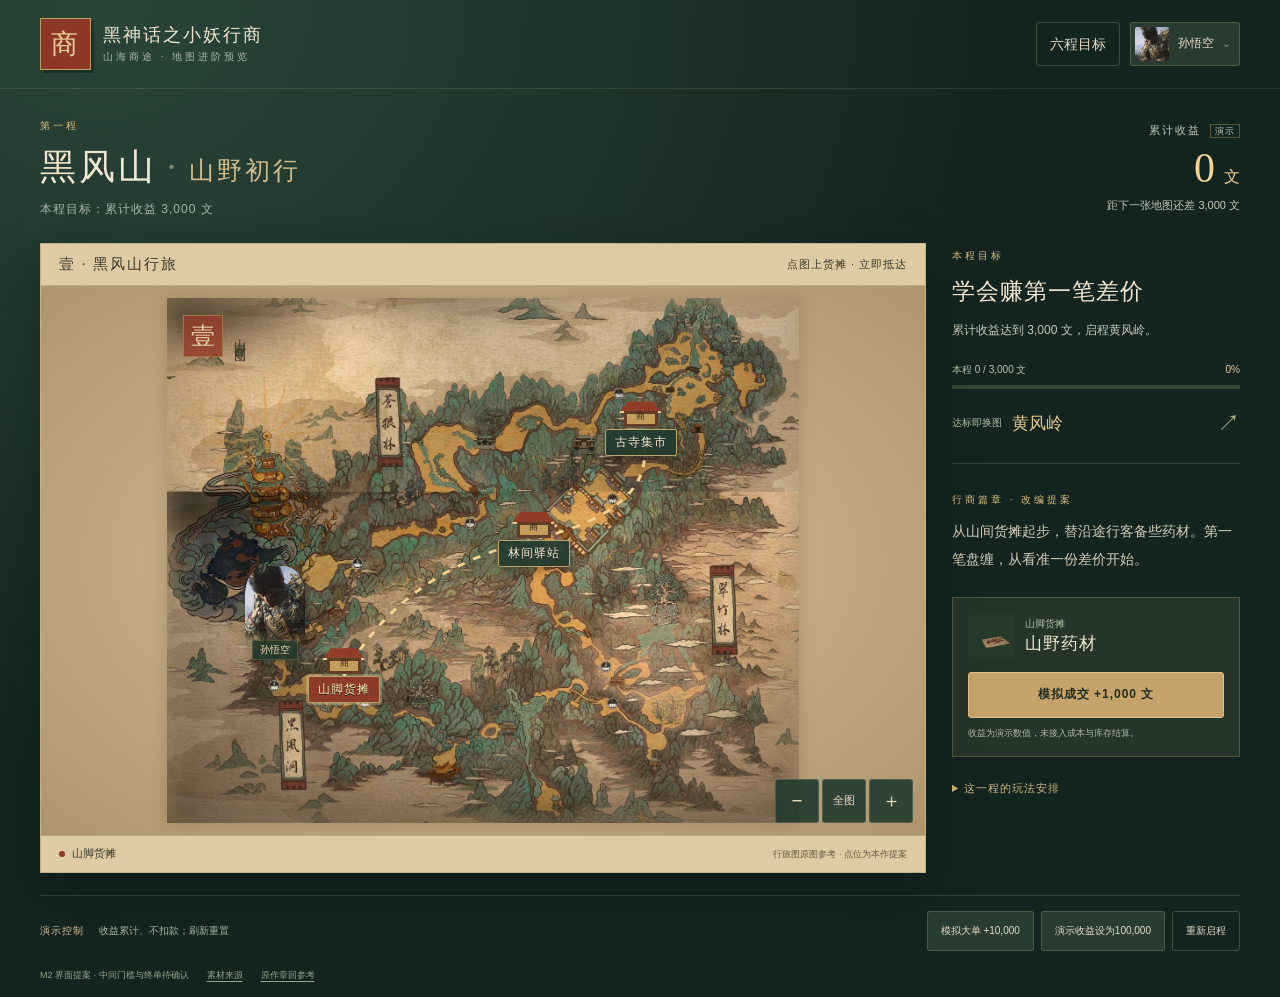
==== preview/m2/index.html @ 7d6c28c1 "Add independent M2 chapter map progression preview" ====
<!doctype html>
<html lang="zh-CN">
<head>
  <meta charset="utf-8">
  <meta name="viewport" content="width=device-width,initial-scale=1,viewport-fit=cover">
  <meta name="theme-color" content="#172a23">
  <title>山海商途 · 地图进阶预览 | 黑神话之小妖行商</title>
  <link rel="icon" href="data:,">
  <link rel="stylesheet" href="progression.css">
  <script src="progression-data.js" defer></script>
  <script src="progression.js" defer></script>
</head>
<body>
  <header class="topbar">
    <a class="brand" href="../../"><span class="seal">商</span><span>黑神话之小妖行商<small>山海商途 · 地图进阶预览</small></span></a>
    <nav aria-label="预览工具"><button id="route-open" class="quiet">六程目标</button><button id="character-open" class="character-control" aria-label="更换人物"><img id="current-character" alt=""><span id="character-name"></span><span aria-hidden="true">⌄</span></button></nav>
  </header>
  <main>
    <div class="journey-header">
      <div class="chapter-heading"><span class="eyebrow" id="chapter-number">第一程</span><h1><span id="stage-name">黑风山</span><i>·</i><span id="stage-title">山野初行</span></h1><p id="stage-brief">一图一程，赚够盘缠再启程。</p></div>
      <div class="earnings"><span>累计收益 <em>演示</em></span><div><strong id="profit">0</strong><span>文</span></div><p id="remaining"></p></div>
    </div>
    <div class="play-layout">
      <section class="map-panel" aria-label="当前整张地图">
        <div class="map-topline"><span id="map-status">壹 · 黑风山行旅</span><span>点图上货摊 · 立即抵达</span></div>
        <div id="map-viewport" class="map-viewport">
          <div id="map-world" class="map-world">
            <img id="terrain" class="terrain" alt="黑风山行旅图" draggable="false">
            <div class="map-wash" aria-hidden="true"></div>
            <svg class="route-lines" viewBox="0 0 100 100" preserveAspectRatio="none" aria-hidden="true"><path id="map-route"></path></svg>
            <div id="map-stops"></div>
            <div id="actor" class="actor"><img id="actor-image" alt=""><span id="actor-name"></span></div>
            <div class="map-signature" aria-hidden="true"><span id="map-seal">壹</span><small>山海行商图</small></div>
          </div>
          <div class="camera-tools" aria-label="地图视图"><button id="zoom-out" aria-label="缩小地图">−</button><button id="map-fit">全图</button><button id="zoom-in" aria-label="放大地图">＋</button></div>
        </div>
        <div class="map-bottomline"><span><b class="location-dot"></b><span id="location">山脚货摊</span></span><small>行旅图原图参考 · 点位为本作提案</small></div>
      </section>
      <aside class="mission-panel">
        <section class="mission">
          <span class="eyebrow">本程目标</span><h2 id="mission-title">学会赚第一笔差价</h2>
          <p id="mission-goal"></p>
          <div class="progress-label"><span id="progress-label"></span><strong id="progress-percent">0%</strong></div>
          <div id="progress-track" class="progress-track" role="progressbar" aria-label="本程收益目标进度" aria-valuemin="0" aria-valuemax="100" aria-valuenow="0"><span id="progress-fill"></span></div>
          <div class="next-map"><small id="next-label">下一张地图</small><strong id="next-name">黄风岭</strong><span aria-hidden="true">↗</span></div>
        </section>
        <section class="story"><span class="eyebrow">行商篇章 · 改编提案</span><p id="story-text"></p></section>
        <section class="trade-preview">
          <div class="cargo"><img id="cargo-icon" alt=""><div><small id="trade-location">山脚货摊</small><strong id="cargo-name">山野药材</strong></div></div>
          <button id="trade-button" class="primary"></button><p id="trade-hint">模拟收益用于评审地图节奏。</p>
        </section>
        <details class="idea"><summary>这一程的玩法安排</summary><p id="stage-idea"></p><small>主题与机制待评审，本页未接入完整交易。</small></details>
      </aside>
    </div>
    <section class="demo-tools" aria-label="演示控制">
      <span><b>演示控制</b> 收益累计、不扣款；刷新重置</span>
      <div><button id="demo-order">模拟大单 +10,000</button><button id="demo-ultimate">演示收益设为100,000</button><button id="reset" class="quiet">重新启程</button></div>
    </section>
    <footer><span>M2 界面提案 · 中间门槛与终单待确认</span><a href="../../materials.html" target="_blank" rel="noopener">素材来源</a><a href="https://wiki.biligame.com/wukong/%E7%AB%A0%E5%9B%9E" target="_blank" rel="noopener">原作章回参考</a></footer>
  </main>
  <div class="mobile-action"><div><small>演示成交 · <span id="mobile-location">山脚货摊</span></small><span id="mobile-cargo">山野药材</span></div><button id="mobile-trade" class="primary">模拟成交 +1,000 文</button></div>
  <div id="feedback" class="feedback" role="status" aria-live="polite"></div>
  <dialog id="route-dialog" class="route-dialog"><div class="dialog-heading"><div><span class="eyebrow">每一程，都有目的地</span><h2>六程目标</h2></div><button class="close" data-close aria-label="关闭六程目标">×</button></div><p class="dialog-note">收益累计、不清零。10万文进入花果山；其余门槛与收尾为提案。</p><ol id="route-list"></ol><p class="small-note">成长节奏提案：前期较快换图，后期由更高收益的订单推动。</p></dialog>
  <dialog id="character-dialog" class="character-dialog"><div class="dialog-heading"><div><span class="eyebrow">同行之人</span><h2>选择人物形象</h2></div><button class="close" data-close aria-label="关闭人物选择">×</button></div><div id="character-list" class="character-list"></div><p class="small-note">原作实机截图 · 当前为半身呈现 · 外观不改变收益</p></dialog>
  <dialog id="arrival-dialog" class="arrival-dialog"><div class="arrival-symbol" id="arrival-symbol">贰</div><span class="eyebrow" id="arrival-eyebrow">新地图已开启</span><h2 id="arrival-title"></h2><p id="arrival-description"></p><button id="arrival-continue" class="primary">踏上新程</button></dialog>
</body>
</html>
---- preview/m2/progression.css ----
:root{--ink:#172a23;--paper:#d7c299;--gold:#d9bd7f;--muted:#a9b6a9;--accent:#648576;--serif:"Noto Serif SC","Songti SC","SimSun",serif;color-scheme:dark}
*{box-sizing:border-box}body{margin:0;background:radial-gradient(ellipse at 8% 0,#2b4538,transparent 55%),#14251f;color:#f1e8d2;font:14px/1.6 "Microsoft YaHei",sans-serif}button,a{-webkit-tap-highlight-color:transparent}button{font:inherit;cursor:pointer;touch-action:manipulation}button:disabled{opacity:.45;cursor:default}button:focus-visible,a:focus-visible,summary:focus-visible{outline:2px solid #ffe1a0;outline-offset:4px}a{color:inherit;text-decoration:none}button{border:1px solid #7e8c7166;color:#e4dbc6;background:#283c30;min-height:44px;border-radius:3px;padding:8px 13px}button:hover:enabled{background:#3a503d}.quiet{background:transparent}.topbar{max-width:1560px;margin:auto;padding:18px 40px;display:flex;align-items:center;justify-content:space-between;border-bottom:1px solid #c7b88226;gap:14px}.brand{display:flex;align-items:center;gap:12px;font:18px/1.45 var(--serif);letter-spacing:2px}.brand small{display:block;font:10px/1.8 "Microsoft YaHei",sans-serif;letter-spacing:3px;color:var(--muted)}.seal{border:1px solid #b89c68;background:#8d3826;color:#ebce97;font:27px var(--serif);padding:7px 10px;box-shadow:3px 3px 0 #0b171b66}.topbar nav{display:flex;gap:10px;align-items:center}.character-control{display:flex;align-items:center;gap:9px;font-size:12px;padding:4px 10px 4px 4px}.character-control img{height:34px;width:34px;border-radius:2px;object-fit:cover}main{max-width:1560px;margin:auto;padding:24px 40px 12px}.journey-header{display:flex;justify-content:space-between;align-items:center;gap:16px;margin-bottom:24px}.eyebrow{font-size:10px;letter-spacing:3px;color:var(--gold)}h1,h2,p{margin:0}h1{font:36px/1.35 var(--serif);letter-spacing:3px;margin:8px 0}h1 i{font-style:normal;opacity:.45;margin:0 10px}h1 span:last-child{font-size:25px;color:#d2bd8e}.chapter-heading>p{font-size:12px;color:var(--muted);letter-spacing:1px}.earnings{text-align:right;min-width:200px}.earnings>span{color:#bdc8ba;font-size:11px;letter-spacing:2px}.earnings em{font-style:normal;font-size:9px;letter-spacing:1px;border:1px solid #b8a76b66;padding:1px 4px;margin-left:4px}.earnings>div{display:flex;gap:8px;align-items:baseline;justify-content:flex-end;color:#f3d496;line-height:1.2;margin:5px 0}.earnings strong{font:42px/1.1 Georgia,serif;font-variant-numeric:tabular-nums;letter-spacing:1px}.earnings>div>span{font:16px var(--serif)}.earnings p{color:#c1c9b9;font-size:11px}.play-layout{display:grid;grid-template-columns:minmax(0,1fr) 288px;gap:26px;align-items:start}.map-panel{position:relative;background:#bba67f;border:1px solid #c5b188;box-shadow:0 18px 50px #04130f55;color:#3a3a2b;overflow:hidden}.map-topline,.map-bottomline{position:relative;display:flex;align-items:center;justify-content:space-between;gap:12px;background:#decba3;padding:11px 18px;z-index:3}.map-topline{border-bottom:1px solid #76664355;font-size:11px;letter-spacing:1px}.map-topline>span:first-child{font:15px var(--serif);letter-spacing:2px}.map-bottomline{padding:9px 18px;font-size:11px;border-top:1px solid #76664355}.map-bottomline small{font-size:9px;color:#655b43}.map-bottomline>span{display:flex;align-items:center;gap:7px}.location-dot{height:6px;width:6px;background:#8d3826;border-radius:50%}.map-viewport{position:relative;height:clamp(440px,61vh,760px);overflow:auto;display:grid;place-items:center;background:radial-gradient(ellipse,#d7c29b,#ae956d);scrollbar-width:thin;scrollbar-color:#88754e #c4ad87}.map-world{position:relative;flex:none;transform-origin:center;overflow:visible;isolation:isolate;box-shadow:0 1px 15px #60472e40}.terrain{width:100%;height:100%;object-fit:fill;display:block;pointer-events:none}.map-wash{position:absolute;inset:0;box-shadow:inset 0 0 20px 7px #ae956d77;pointer-events:none}.route-lines{position:absolute;inset:0;height:100%;width:100%;pointer-events:none}.route-lines path{fill:none;stroke:#f5d393;stroke-width:.5;stroke-dasharray:1.3 1.5;filter:drop-shadow(0 1px 1px #372b19)}.map-stop{position:absolute;transform:translate(-50%,-50%);z-index:3;display:flex;align-items:center;flex-direction:column;padding:0;border:0;background:transparent!important;white-space:nowrap;min-width:72px;min-height:62px;color:#fbefd5;text-shadow:0 1px #1c241a}.map-stop>span:last-child{background:#233c30ed;border:1px solid #bca36a;padding:4px 9px;box-shadow:0 3px 7px #0004;font:12px var(--serif);letter-spacing:1px;border-radius:2px}.stall{display:block;width:36px;height:29px;position:relative;margin-bottom:2px}.stall:before{content:"";position:absolute;top:3px;left:-4px;width:43px;height:10px;background:#923c27;clip-path:polygon(20% 0,80% 0,100% 100%,0 100%);border-bottom:2px solid #ebd498}.stall i{position:absolute;top:13px;left:1px;right:1px;height:16px;border:3px solid #633e26;background:#c49c5c}.stall b{font:9px var(--serif);position:absolute;inset:12px 0 0;text-shadow:none;color:#382a17}.map-stop.current>span:last-child{background:#8b3b27;color:#ffe4b0;box-shadow:0 0 0 2px #f5d8a64d}.map-stop:hover .stall{transform:translateY(-3px)}.actor{position:absolute;z-index:4;width:66px;transform:translate(-50%,-100%);pointer-events:none;display:flex;align-items:center;flex-direction:column;filter:drop-shadow(1px 3px 3px #18281e66)}.actor>img{width:60px;height:78px;object-fit:cover;border-radius:35% 35% 7% 7%;mask-image:linear-gradient(#000 80%,transparent 100%)}.actor>span{font:10px var(--serif);background:#253b2ce6;color:#ead9b6;padding:2px 7px;border:1px solid #ad94624d;margin-top:-4px;white-space:nowrap}.map-signature{position:absolute;left:16px;top:17px;display:flex;align-items:center;gap:8px;pointer-events:none}.map-signature>span{font:24px var(--serif);background:#943c28cf;border:1px solid #a17443;color:#ead3a4;padding:4px 7px}.map-signature small{font:12px var(--serif);writing-mode:vertical-rl;letter-spacing:3px;color:#3d3c29}.camera-tools{position:sticky;bottom:12px;justify-self:end;align-self:end;margin:-52px 12px 12px 0;display:flex;gap:3px;z-index:5}.camera-tools button{color:#eaddbc;background:#263b2fea;min-width:44px;padding:4px 9px;min-height:44px;font-size:19px}.camera-tools #map-fit{font-size:11px}.mission-panel{display:flex;flex-direction:column;gap:23px}.mission h2{font:23px/1.5 var(--serif);letter-spacing:1px;margin:9px 0 10px}.mission>p{font-size:12px;color:#c2caba;line-height:1.9}.progress-label{display:flex;justify-content:space-between;font-size:10px;color:#b7c1ae;margin:20px 0 7px}.progress-label strong{font-weight:400;color:#e5cb95}.progress-track{height:4px;background:#5b6a4b80;overflow:hidden}.progress-track>span{display:block;height:100%;background:#d4b16c;transition:width .35s}.next-map{margin-top:16px;display:flex;align-items:center;gap:10px;padding-bottom:21px;border-bottom:1px solid #b6ad7e33}.next-map small{font-size:10px;color:#aebca6}.next-map strong{font:17px var(--serif);color:#e4c990;flex:1}.next-map>span{font-size:23px;color:#a8b78c}.story p{font:14px/2 var(--serif);color:#d1cfb9;margin-top:9px}.trade-preview{border:1px solid #bba2704d;background:#9aaf6620;padding:15px}.cargo{display:flex;align-items:center;gap:11px;margin-bottom:13px}.cargo img{width:46px;height:46px;object-fit:contain;background:#263a2c;border-radius:3px}.cargo small{font-size:10px;display:block;color:#afbaa4}.cargo strong{font:17px var(--serif);letter-spacing:1px;font-weight:400}.primary{width:100%;background:#c6a36a;color:#202c20;border-color:#e2c18d;font-size:12px;letter-spacing:1px;min-height:46px;font-weight:600}.primary:hover:enabled{background:#e0c08c}.trade-preview>p{font-size:9px;color:#afbaa4;line-height:1.7;margin-top:8px}.idea{font-size:11px;color:#b3bfa9}.idea summary{cursor:pointer;min-height:28px;color:#ceb783;letter-spacing:1px}.idea p{margin:8px 0;line-height:1.8}.idea small{font-size:9px;opacity:.8}.demo-tools{margin-top:22px;border-top:1px solid #b6ad7e33;padding-top:15px;display:flex;align-items:center;justify-content:space-between;gap:12px;color:#abb9a4;font-size:10px}.demo-tools b{font-weight:400;color:#d5c49d;letter-spacing:1px;margin-right:12px}.demo-tools>div{display:flex;gap:7px}.demo-tools button{font-size:10px;min-height:40px}footer{display:flex;gap:18px;color:#93a48f;font-size:9px;padding:17px 0 3px}footer a{text-decoration:underline;text-underline-offset:3px}.feedback{position:fixed;left:50%;bottom:26px;transform:translate(-50%,15px);opacity:0;pointer-events:none;background:#13251ff5;color:#f2d99d;border:1px solid #a48751;padding:11px 20px;max-width:90vw;width:max-content;font-size:12px;z-index:20;transition:opacity .15s,transform .15s}.feedback.visible{transform:translate(-50%,0);opacity:1}dialog{background:#21362a;color:#e8ddc3;border:1px solid #aa945d80;border-radius:3px;box-shadow:0 24px 100px #0008;padding:28px;max-height:88dvh;overflow:auto;width:min(640px,calc(100vw - 30px))}dialog::backdrop{background:#07160fcc;backdrop-filter:blur(5px)}.dialog-heading{display:flex;justify-content:space-between;align-items:center;gap:15px}.dialog-heading h2{font:27px var(--serif);letter-spacing:2px;margin-top:6px}.close{font:25px Georgia,serif;min-width:44px;padding:2px;background:transparent;border:0}.dialog-note{font-size:11px;color:#b7c4ae;margin:18px 0;line-height:1.9}.route-dialog ol{list-style:none;padding:0;margin:0}.route-dialog li{position:relative;display:flex;gap:14px;padding:14px 0;border-top:1px solid #c1af7726}.route-number{height:31px;min-width:31px;display:grid;place-items:center;font:18px var(--serif);border:1px solid #ad95634d;color:#a8b393}.route-dialog li.active .route-number{background:#ad7446;color:#fff2c8;border-color:#d6b17a}.route-dialog li.passed .route-number{color:#a9c7a1}.route-dialog li strong{font:18px var(--serif);letter-spacing:1px}.route-dialog li strong small{font:10px "Microsoft YaHei",sans-serif;color:#aab79f;margin-left:13px}.route-dialog li p{font-size:10px;color:#aab79f;margin:4px 0}.route-dialog li div>span{font-size:11px;color:#e1c58c}.route-dialog li em{font-style:normal;color:#9eae98;font-size:9px;margin-left:5px}.fixed{font-size:9px;font-weight:400;padding:2px 4px;border:1px solid #bca36766;margin-left:4px}.small-note{font-size:10px;color:#a9b79e;line-height:1.8;margin:17px 0 0}.character-list{display:grid;grid-template-columns:repeat(4,1fr);gap:10px;margin-top:23px}.character-list button{padding:0 0 12px;overflow:hidden;background:#14281f;border-color:#7a87674d}.character-list img{width:100%;height:140px;object-fit:cover;display:block;margin-bottom:10px}.character-list strong{display:block;font:17px var(--serif);font-weight:400}.character-list small{display:block;font-size:8px;color:#aebd9e;margin-top:4px}.character-list [aria-pressed=true]{border-color:#e0c086;box-shadow:0 0 0 1px #e0c086}.arrival-dialog{text-align:center;width:min(460px,calc(100vw - 36px));padding:36px}.arrival-symbol{font:44px var(--serif);width:82px;height:82px;display:grid;place-items:center;border:1px solid #d7b572;outline:1px solid #ad87514d;outline-offset:7px;margin:10px auto 32px;color:#f0d394;background:#67533433}.arrival-dialog h2{font:29px/1.5 var(--serif);letter-spacing:2px;margin:11px 0 17px}.arrival-dialog p{font:14px/2 var(--serif);color:#bfc9b1;margin-bottom:25px}.arrival-dialog .primary{margin-top:2px}.ultimate{background:radial-gradient(ellipse at 50% 0,#4a4e2d,transparent 60%),#192a22}.ultimate h1 span:last-child{color:#edd093}.ultimate .map-panel{border-color:#debf76;box-shadow:0 0 0 3px #a68c4d26,0 20px 70px #b18e3b1c}.ultimate .map-wash{box-shadow:inset 0 0 26px 8px #f4d58244}.ultimate .story p{color:#ded4af}.ultimate .map-signature>span{background:#9d7330}.ultimate .trade-preview{background:#aa8c4629;border-color:#c8a45e66}
.map-viewport{display:block}.map-world{margin:12px auto}.camera-tools{position:sticky;float:right;bottom:12px;margin:-56px 12px 12px 0;width:max-content}.mobile-action{display:none}
@media(min-width:1700px){.map-viewport{height:68vh}}
@media(max-width:1100px){.topbar{padding:16px 25px}main{padding:23px 25px 12px}.play-layout{grid-template-columns:minmax(0,1fr) 250px;gap:22px}.mission h2{font-size:21px}.map-viewport{height:63vh;min-height:430px}}
@media(max-width:760px){.topbar{padding:13px 16px;gap:6px}.brand{font-size:14px;letter-spacing:1px;gap:8px}.seal{font-size:21px;padding:6px 8px}.brand small{font-size:8px;letter-spacing:1px}.topbar nav{gap:6px}.topbar nav>.quiet{font-size:10px;padding:5px 8px}.character-control{padding:4px;gap:4px}.character-control>span{display:none}.character-control img{width:32px;height:32px}main{padding:20px 15px 12px}.journey-header{margin-bottom:19px;gap:7px;align-items:flex-end}.eyebrow{font-size:9px;letter-spacing:2px}h1{font-size:27px;margin:6px 0;letter-spacing:2px}h1 i{margin:0 5px}h1 span:last-child{font-size:18px;display:block;margin-top:3px}h1 i{display:none}.chapter-heading>p{font-size:9px;letter-spacing:0}.earnings{min-width:146px}.earnings>span{font-size:9px;letter-spacing:1px}.earnings strong{font-size:32px}.earnings p{font-size:9px}.earnings em{font-size:8px}.play-layout{display:flex;flex-direction:column;gap:19px}.map-panel{width:100%}.map-viewport{height:57dvh;min-height:390px;max-height:650px}.map-topline{padding:10px 11px;font-size:9px;letter-spacing:0;gap:4px}.map-topline>span:first-child{font-size:12px;letter-spacing:1px}.map-bottomline{padding:9px 11px;font-size:10px;gap:4px}.map-bottomline small{font-size:8px}.map-stop{min-width:62px;min-height:57px}.map-stop>span:last-child{font-size:11px;padding:5px 7px}.actor{width:51px}.actor>img{width:49px;height:64px}.actor>span{font-size:9px;padding:2px 5px}.map-signature{left:10px;top:10px;gap:5px}.map-signature>span{font-size:19px;padding:3px 5px}.map-signature small{font-size:10px}.camera-tools{margin-right:8px;gap:3px}.camera-tools button{min-width:42px;min-height:44px}.mission-panel{width:100%;gap:18px}.mission h2{font-size:22px;margin:7px 0}.mission>p{font-size:12px}.progress-label{margin-top:15px}.next-map{padding-bottom:16px}.story p{font-size:14px;margin-top:7px}.trade-preview{padding:14px}.trade-preview>p{font-size:10px}.cargo{margin-bottom:12px}.primary{font-size:12px;min-height:48px}.idea{font-size:11px}.demo-tools{flex-direction:column;align-items:flex-start;margin-top:19px;gap:11px}.demo-tools>span{font-size:9px}.demo-tools>div{width:100%;flex-wrap:wrap}.demo-tools button{padding:7px 9px;min-height:44px;font-size:10px}footer{gap:11px;flex-wrap:wrap;font-size:8px;padding-top:17px}.character-list{grid-template-columns:repeat(2,1fr)}.character-list img{height:150px}.character-list button{padding-bottom:12px}.character-dialog{padding:22px}.route-dialog{padding:22px}.route-dialog li{gap:12px}.route-dialog li strong{font-size:17px}.route-dialog li div>span{font-size:10px}.dialog-heading h2{font-size:24px}.arrival-dialog{padding:29px}.arrival-dialog h2{font-size:26px}.arrival-dialog p{font-size:13px}.feedback{font-size:11px;bottom:18px;padding:10px 14px}}
@media(max-width:760px){body{padding-bottom:76px}.mobile-action{position:fixed;bottom:0;left:0;right:0;z-index:12;display:flex;align-items:center;gap:13px;justify-content:space-between;background:#172b22f5;border-top:1px solid #a48f5a80;padding:10px 16px calc(10px + env(safe-area-inset-bottom));backdrop-filter:blur(12px)}.mobile-action>div{display:flex;flex-direction:column;min-width:0;flex:1}.mobile-action small{font-size:8px;color:#b8c3aa;white-space:nowrap}.mobile-action>div>span{font:16px/1.5 var(--serif);letter-spacing:1px;white-space:nowrap}.mobile-action .primary{width:auto;min-width:174px;font-size:11px;min-height:44px;padding:7px 9px}.feedback{bottom:90px}.chapter-heading>p{max-width:174px}.map-viewport{max-height:520px}}
@media(max-width:350px){.mobile-action{padding-left:11px;padding-right:11px;gap:8px}.mobile-action .primary{min-width:158px}.mobile-action small{font-size:7px}.journey-header{gap:5px}.earnings{min-width:138px}.earnings strong{font-size:29px}}
@media(prefers-reduced-motion:reduce){*{transition:none!important;scroll-behavior:auto!important}}
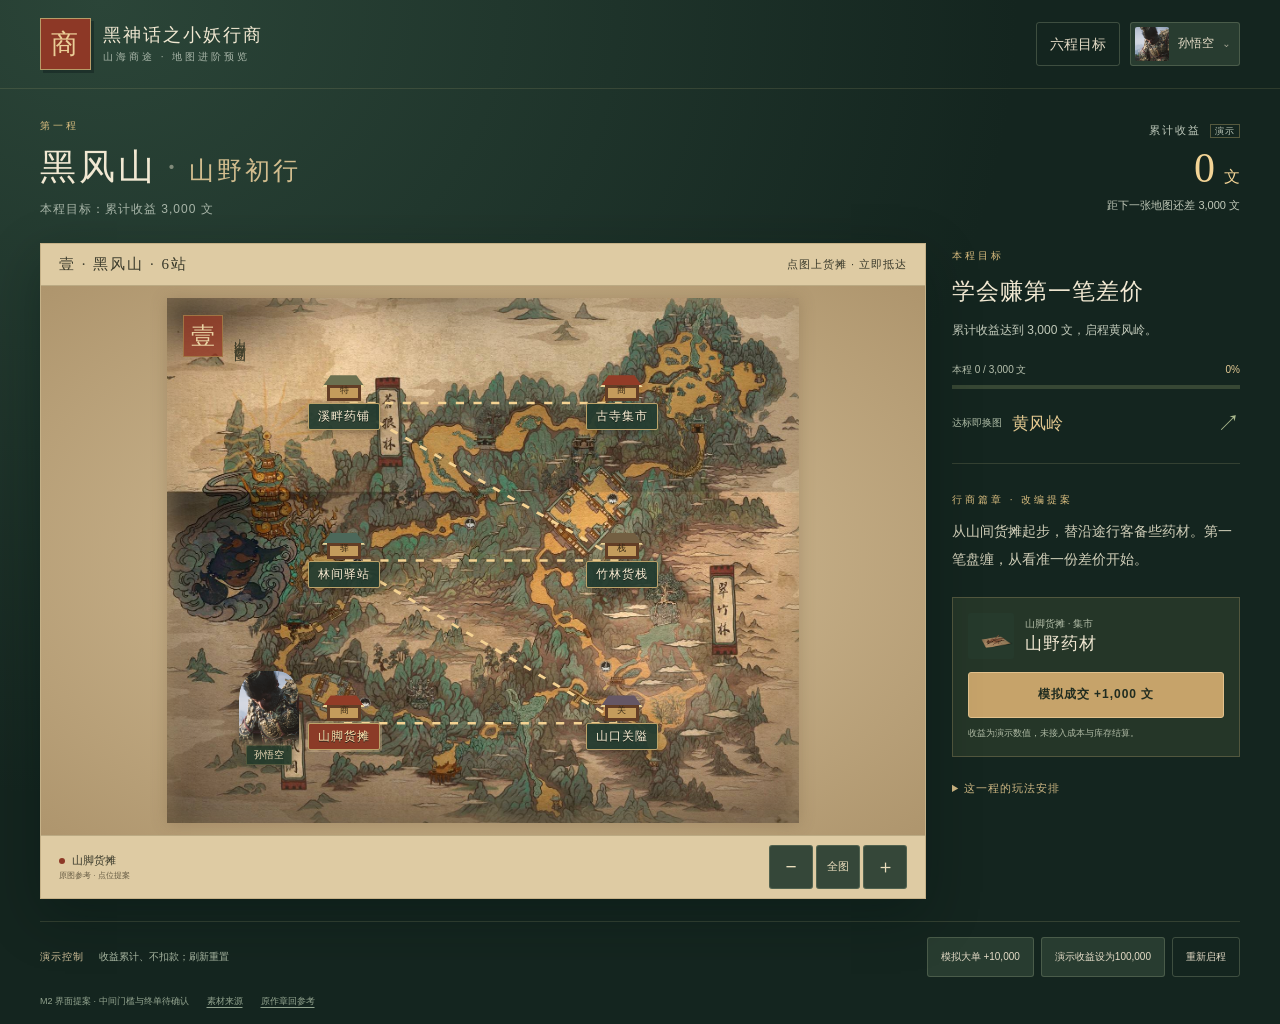
==== commit 89d6c6a0: "Expand every chapter map to six clickable stops" ====
--- a/preview/m2/index.html
+++ b/preview/m2/index.html
@@ -6,9 +6,9 @@
   <meta name="theme-color" content="#172a23">
   <title>山海商途 · 地图进阶预览 | 黑神话之小妖行商</title>
   <link rel="icon" href="data:,">
-  <link rel="stylesheet" href="progression.css">
-  <script src="progression-data.js" defer></script>
-  <script src="progression.js" defer></script>
+  <link rel="stylesheet" href="progression.css?v=m2-r1-six-stops">
+  <script src="progression-data.js?v=m2-r1-six-stops" defer></script>
+  <script src="progression.js?v=m2-r1-six-stops" defer></script>
 </head>
 <body>
   <header class="topbar">
@@ -32,9 +32,8 @@
             <div id="actor" class="actor"><img id="actor-image" alt=""><span id="actor-name"></span></div>
             <div class="map-signature" aria-hidden="true"><span id="map-seal">壹</span><small>山海行商图</small></div>
           </div>
-          <div class="camera-tools" aria-label="地图视图"><button id="zoom-out" aria-label="缩小地图">−</button><button id="map-fit">全图</button><button id="zoom-in" aria-label="放大地图">＋</button></div>
         </div>
-        <div class="map-bottomline"><span><b class="location-dot"></b><span id="location">山脚货摊</span></span><small>行旅图原图参考 · 点位为本作提案</small></div>
+        <div class="map-bottomline"><div class="map-caption"><span><b class="location-dot"></b><span id="location">山脚货摊</span></span><small>原图参考 · 点位提案</small></div><div class="camera-tools" aria-label="地图视图"><button id="zoom-out" aria-label="缩小地图">−</button><button id="map-fit">全图</button><button id="zoom-in" aria-label="放大地图">＋</button></div></div>
       </section>
       <aside class="mission-panel">
         <section class="mission">
--- a/preview/m2/progression.css
+++ b/preview/m2/progression.css
@@ -6,4 +6,7 @@
 @media(max-width:760px){.topbar{padding:13px 16px;gap:6px}.brand{font-size:14px;letter-spacing:1px;gap:8px}.seal{font-size:21px;padding:6px 8px}.brand small{font-size:8px;letter-spacing:1px}.topbar nav{gap:6px}.topbar nav>.quiet{font-size:10px;padding:5px 8px}.character-control{padding:4px;gap:4px}.character-control>span{display:none}.character-control img{width:32px;height:32px}main{padding:20px 15px 12px}.journey-header{margin-bottom:19px;gap:7px;align-items:flex-end}.eyebrow{font-size:9px;letter-spacing:2px}h1{font-size:27px;margin:6px 0;letter-spacing:2px}h1 i{margin:0 5px}h1 span:last-child{font-size:18px;display:block;margin-top:3px}h1 i{display:none}.chapter-heading>p{font-size:9px;letter-spacing:0}.earnings{min-width:146px}.earnings>span{font-size:9px;letter-spacing:1px}.earnings strong{font-size:32px}.earnings p{font-size:9px}.earnings em{font-size:8px}.play-layout{display:flex;flex-direction:column;gap:19px}.map-panel{width:100%}.map-viewport{height:57dvh;min-height:390px;max-height:650px}.map-topline{padding:10px 11px;font-size:9px;letter-spacing:0;gap:4px}.map-topline>span:first-child{font-size:12px;letter-spacing:1px}.map-bottomline{padding:9px 11px;font-size:10px;gap:4px}.map-bottomline small{font-size:8px}.map-stop{min-width:62px;min-height:57px}.map-stop>span:last-child{font-size:11px;padding:5px 7px}.actor{width:51px}.actor>img{width:49px;height:64px}.actor>span{font-size:9px;padding:2px 5px}.map-signature{left:10px;top:10px;gap:5px}.map-signature>span{font-size:19px;padding:3px 5px}.map-signature small{font-size:10px}.camera-tools{margin-right:8px;gap:3px}.camera-tools button{min-width:42px;min-height:44px}.mission-panel{width:100%;gap:18px}.mission h2{font-size:22px;margin:7px 0}.mission>p{font-size:12px}.progress-label{margin-top:15px}.next-map{padding-bottom:16px}.story p{font-size:14px;margin-top:7px}.trade-preview{padding:14px}.trade-preview>p{font-size:10px}.cargo{margin-bottom:12px}.primary{font-size:12px;min-height:48px}.idea{font-size:11px}.demo-tools{flex-direction:column;align-items:flex-start;margin-top:19px;gap:11px}.demo-tools>span{font-size:9px}.demo-tools>div{width:100%;flex-wrap:wrap}.demo-tools button{padding:7px 9px;min-height:44px;font-size:10px}footer{gap:11px;flex-wrap:wrap;font-size:8px;padding-top:17px}.character-list{grid-template-columns:repeat(2,1fr)}.character-list img{height:150px}.character-list button{padding-bottom:12px}.character-dialog{padding:22px}.route-dialog{padding:22px}.route-dialog li{gap:12px}.route-dialog li strong{font-size:17px}.route-dialog li div>span{font-size:10px}.dialog-heading h2{font-size:24px}.arrival-dialog{padding:29px}.arrival-dialog h2{font-size:26px}.arrival-dialog p{font-size:13px}.feedback{font-size:11px;bottom:18px;padding:10px 14px}}
 @media(max-width:760px){body{padding-bottom:76px}.mobile-action{position:fixed;bottom:0;left:0;right:0;z-index:12;display:flex;align-items:center;gap:13px;justify-content:space-between;background:#172b22f5;border-top:1px solid #a48f5a80;padding:10px 16px calc(10px + env(safe-area-inset-bottom));backdrop-filter:blur(12px)}.mobile-action>div{display:flex;flex-direction:column;min-width:0;flex:1}.mobile-action small{font-size:8px;color:#b8c3aa;white-space:nowrap}.mobile-action>div>span{font:16px/1.5 var(--serif);letter-spacing:1px;white-space:nowrap}.mobile-action .primary{width:auto;min-width:174px;font-size:11px;min-height:44px;padding:7px 9px}.feedback{bottom:90px}.chapter-heading>p{max-width:174px}.map-viewport{max-height:520px}}
 @media(max-width:350px){.mobile-action{padding-left:11px;padding-right:11px;gap:8px}.mobile-action .primary{min-width:158px}.mobile-action small{font-size:7px}.journey-header{gap:5px}.earnings{min-width:138px}.earnings strong{font-size:29px}}
+.map-stop[data-kind="inn"] .stall:before{background:#4c685a}.map-stop[data-kind="warehouse"] .stall:before{background:#735f42}.map-stop[data-kind="specialty"] .stall:before{background:#6b7050}.map-stop[data-kind="commission"] .stall:before{background:#8c7142}.map-stop[data-kind="gate"] .stall:before{background:#655765}
+.map-bottomline{gap:10px}.map-caption{min-width:0;flex:1}.map-caption>span{display:flex;align-items:center;gap:7px}.map-caption small{display:block;font-size:8px;color:#655b43}.map-bottomline .camera-tools{position:static;float:none;margin:0;flex-shrink:0}
+@media(max-width:760px){.map-viewport{min-height:0}.actor{width:44px}.actor>img{width:44px;height:57px}.actor>span{font-size:8px;padding:2px 4px}.map-stop{min-height:54px}.map-stop>span:last-child{padding:5px 6px}}
 @media(prefers-reduced-motion:reduce){*{transition:none!important;scroll-behavior:auto!important}}
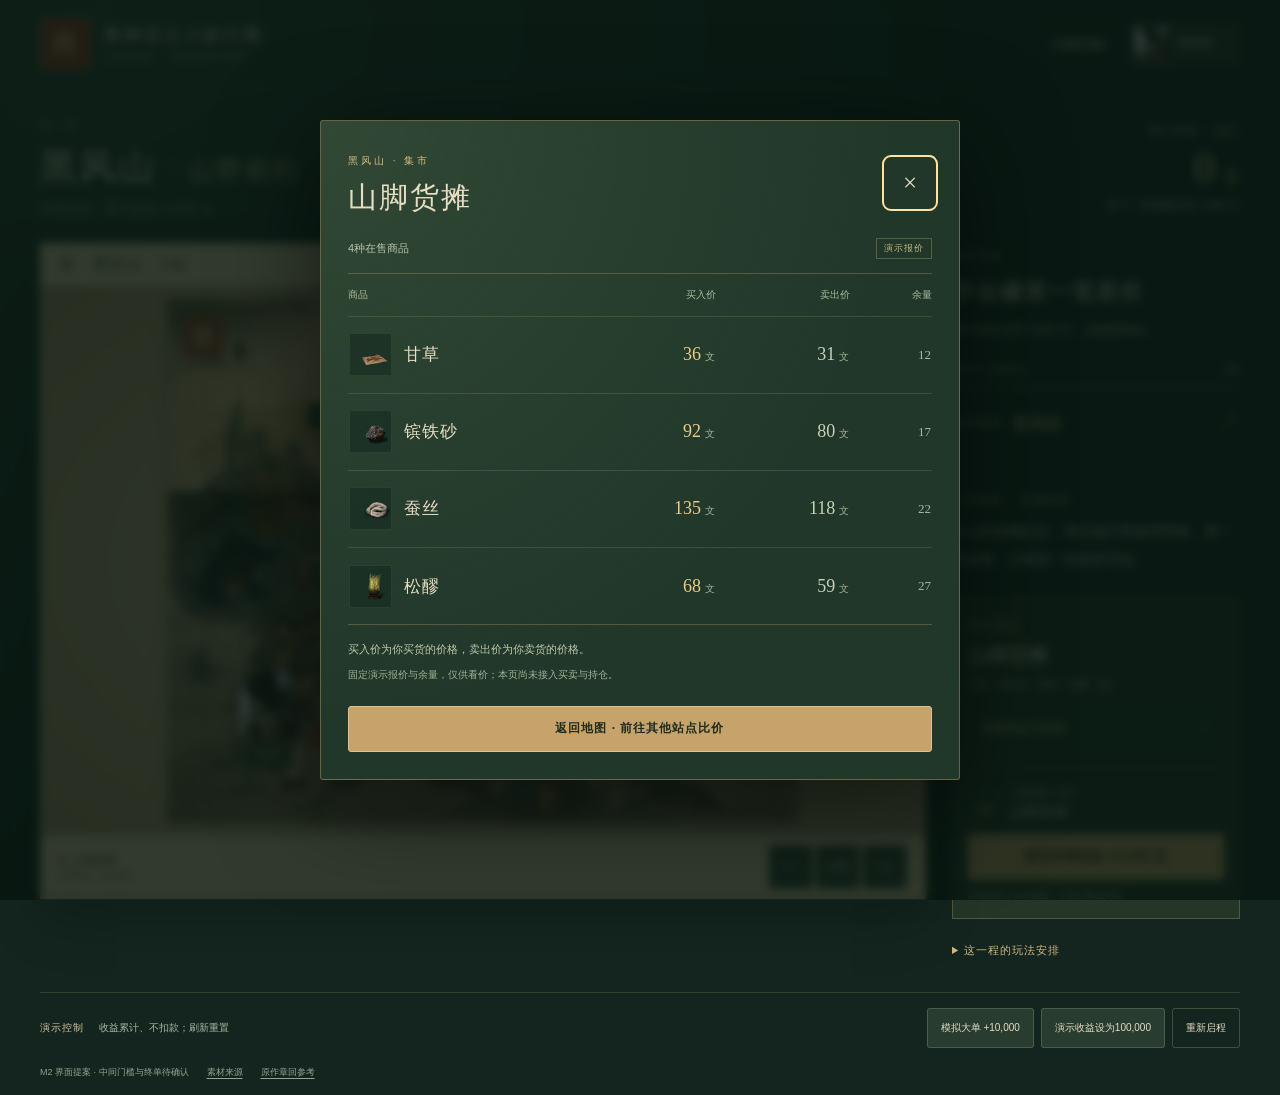
==== commit 4727fa25: "Show station goods and prices automatically on arrival" ====
--- a/preview/m2/index.html
+++ b/preview/m2/index.html
@@ -6,9 +6,11 @@
   <meta name="theme-color" content="#172a23">
   <title>山海商途 · 地图进阶预览 | 黑神话之小妖行商</title>
   <link rel="icon" href="data:,">
-  <link rel="stylesheet" href="progression.css?v=m2-r1-six-stops">
-  <script src="progression-data.js?v=m2-r1-six-stops" defer></script>
-  <script src="progression.js?v=m2-r1-six-stops" defer></script>
+  <link rel="stylesheet" href="progression.css?v=m2-r2-market">
+  <script src="progression-data.js?v=m2-r2-market" defer></script>
+  <script src="market-data.js?v=m2-r2-market" defer></script>
+  <script src="market-preview.js?v=m2-r2-market" defer></script>
+  <script src="progression.js?v=m2-r2-market" defer></script>
 </head>
 <body>
   <header class="topbar">
@@ -22,7 +24,7 @@
     </div>
     <div class="play-layout">
       <section class="map-panel" aria-label="当前整张地图">
-        <div class="map-topline"><span id="map-status">壹 · 黑风山行旅</span><span>点图上货摊 · 立即抵达</span></div>
+        <div class="map-topline"><span id="map-status">壹 · 黑风山行旅</span><span>点站点 · 到站看价</span></div>
         <div id="map-viewport" class="map-viewport">
           <div id="map-world" class="map-world">
             <img id="terrain" class="terrain" alt="黑风山行旅图" draggable="false">
@@ -45,6 +47,7 @@
         </section>
         <section class="story"><span class="eyebrow">行商篇章 · 改编提案</span><p id="story-text"></p></section>
         <section class="trade-preview">
+          <div class="station-market-summary"><span class="eyebrow">本站商品</span><h3 id="market-current-name">山脚货摊</h3><p id="market-summary">甘草、镔铁砂、蚕丝、松醪</p><button id="market-open">查看商品与价格 <span aria-hidden="true">↗</span></button></div>
           <div class="cargo"><img id="cargo-icon" alt=""><div><small id="trade-location">山脚货摊</small><strong id="cargo-name">山野药材</strong></div></div>
           <button id="trade-button" class="primary"></button><p id="trade-hint">模拟收益用于评审地图节奏。</p>
         </section>
@@ -57,10 +60,11 @@
     </section>
     <footer><span>M2 界面提案 · 中间门槛与终单待确认</span><a href="../../materials.html" target="_blank" rel="noopener">素材来源</a><a href="https://wiki.biligame.com/wukong/%E7%AB%A0%E5%9B%9E" target="_blank" rel="noopener">原作章回参考</a></footer>
   </main>
-  <div class="mobile-action"><div><small>演示成交 · <span id="mobile-location">山脚货摊</span></small><span id="mobile-cargo">山野药材</span></div><button id="mobile-trade" class="primary">模拟成交 +1,000 文</button></div>
+  <div class="mobile-action"><div><small>当前站点 · <span id="mobile-location">山脚货摊</span></small><span id="mobile-cargo">山野药材</span></div><button id="mobile-trade" class="primary">查看本站商品与价格</button></div>
   <div id="feedback" class="feedback" role="status" aria-live="polite"></div>
   <dialog id="route-dialog" class="route-dialog"><div class="dialog-heading"><div><span class="eyebrow">每一程，都有目的地</span><h2>六程目标</h2></div><button class="close" data-close aria-label="关闭六程目标">×</button></div><p class="dialog-note">收益累计、不清零。10万文进入花果山；其余门槛与收尾为提案。</p><ol id="route-list"></ol><p class="small-note">成长节奏提案：前期较快换图，后期由更高收益的订单推动。</p></dialog>
   <dialog id="character-dialog" class="character-dialog"><div class="dialog-heading"><div><span class="eyebrow">同行之人</span><h2>选择人物形象</h2></div><button class="close" data-close aria-label="关闭人物选择">×</button></div><div id="character-list" class="character-list"></div><p class="small-note">原作实机截图 · 当前为半身呈现 · 外观不改变收益</p></dialog>
   <dialog id="arrival-dialog" class="arrival-dialog"><div class="arrival-symbol" id="arrival-symbol">贰</div><span class="eyebrow" id="arrival-eyebrow">新地图已开启</span><h2 id="arrival-title"></h2><p id="arrival-description"></p><button id="arrival-continue" class="primary">踏上新程</button></dialog>
+  <dialog id="market-dialog" class="market-dialog" aria-labelledby="market-title"><div class="dialog-heading"><div><span class="eyebrow" id="market-chapter">黑风山 · 集市</span><h2 id="market-title">山脚货摊</h2></div><button class="close" data-close aria-label="关闭本站行情" autofocus>×</button></div><div class="quote-meta"><span id="market-count">4种在售商品</span><span class="quote-demo">演示报价</span></div><table class="quote-table"><caption>本站商品与价格</caption><thead><tr><th scope="col">商品</th><th scope="col">买入价</th><th scope="col">卖出价</th><th scope="col">余量</th></tr></thead><tbody id="market-rows"></tbody></table><p class="quote-note">买入价为你买货的价格，卖出价为你卖货的价格。</p><p class="quote-limit">固定演示报价与余量，仅供看价；本页尚未接入买卖与持仓。</p><button id="market-return" class="primary">返回地图 · 前往其他站点比价</button></dialog>
 </body>
 </html>
--- a/preview/m2/progression.css
+++ b/preview/m2/progression.css
@@ -9,4 +9,7 @@
 .map-stop[data-kind="inn"] .stall:before{background:#4c685a}.map-stop[data-kind="warehouse"] .stall:before{background:#735f42}.map-stop[data-kind="specialty"] .stall:before{background:#6b7050}.map-stop[data-kind="commission"] .stall:before{background:#8c7142}.map-stop[data-kind="gate"] .stall:before{background:#655765}
 .map-bottomline{gap:10px}.map-caption{min-width:0;flex:1}.map-caption>span{display:flex;align-items:center;gap:7px}.map-caption small{display:block;font-size:8px;color:#655b43}.map-bottomline .camera-tools{position:static;float:none;margin:0;flex-shrink:0}
 @media(max-width:760px){.map-viewport{min-height:0}.actor{width:44px}.actor>img{width:44px;height:57px}.actor>span{font-size:8px;padding:2px 4px}.map-stop{min-height:54px}.map-stop>span:last-child{padding:5px 6px}}
+.station-market-summary{margin-bottom:17px;padding-bottom:17px;border-bottom:1px solid #bca36a40}.station-market-summary h3{font:20px var(--serif);margin:7px 0}.station-market-summary p{font-size:10px;color:#b5c2ac;line-height:1.8}.station-market-summary button{display:flex;justify-content:space-between;align-items:center;width:100%;margin-top:12px;color:#e4c891;font-size:12px;background:#21392b}.trade-preview .cargo{margin-bottom:10px}.trade-preview .cargo img{width:30px;height:30px}.trade-preview .cargo strong{font-size:14px}.market-dialog{width:min(640px,calc(100vw - 28px));padding:27px;background:radial-gradient(ellipse at 0 0,#314835,transparent 65%),#20372a}.quote-meta{display:flex;align-items:center;justify-content:space-between;font-size:11px;color:#b7c6ad;border-bottom:1px solid #c9ae704d;padding:20px 0 14px}.quote-demo{font-size:9px;letter-spacing:1px;color:#cbb67f;border:1px solid #b5995f66;padding:2px 7px}.quote-table{width:100%;border-collapse:collapse;table-layout:fixed}.quote-table caption{position:absolute;clip-path:inset(50%);height:1px;width:1px;overflow:hidden}.quote-table th:first-child{width:40%;text-align:left}.quote-table th:last-child{width:14%}.quote-table thead th{font-weight:400;color:#aab99e;font-size:10px;padding:13px 0;text-align:right}.quote-table tbody th{font-weight:400}.quote-table tbody td{text-align:right;font:18px Georgia,serif;font-variant-numeric:tabular-nums;color:#c8d2b8}.quote-table tbody tr{border-top:1px solid #bdad7430;height:77px}.quote-table td small{font:10px var(--serif);margin-left:4px;color:#a6b394}.quote-table .buy-price{color:#edcc89}.quote-good{display:flex;align-items:center;gap:12px;font:17px var(--serif);letter-spacing:1px}.quote-good img{width:43px;height:43px;object-fit:contain;background:#14291e88;border:1px solid #81996926;border-radius:2px;flex-shrink:0}.quote-table .quote-stock{font:13px Georgia,serif;color:#a8b99b}.quote-note{border-top:1px solid #c9ae704d;padding-top:16px;font-size:11px;color:#bfcaad}.quote-limit{font-size:10px;color:#a3b299;line-height:1.8;margin:7px 0 20px}.market-dialog .primary{margin-top:2px}.market-dialog .dialog-heading h2{margin-top:8px;font-size:29px}
+@media(max-width:760px){.market-dialog{width:100%;max-width:100%;max-height:86dvh;margin:auto 0 0;border-radius:14px 14px 0 0;border-left:0;border-right:0;border-bottom:0;padding:23px 18px calc(18px + env(safe-area-inset-bottom))}.market-dialog .dialog-heading h2{font-size:25px}.quote-meta{padding-top:17px;padding-bottom:12px}.quote-table tbody tr{height:69px}.quote-table th:first-child{width:40%}.quote-table th:last-child{width:12%}.quote-table tbody td{font-size:16px}.quote-table td small{font-size:9px;margin-left:2px}.quote-good{gap:7px;font-size:14px;letter-spacing:0}.quote-good img{width:33px;height:33px}.quote-note{font-size:10px}.quote-limit{font-size:9px;margin-bottom:15px}.quote-table .quote-stock{font-size:12px}.station-market-summary h3{font-size:20px}.station-market-summary p{font-size:11px}}
+@media(max-width:350px){.market-dialog{padding-left:14px;padding-right:14px}.quote-good{font-size:13px;gap:5px}.quote-good img{width:28px;height:28px}.quote-table tbody td{font-size:14px}.quote-table td small{font-size:8px;margin-left:1px}.quote-table thead th{font-size:9px}}
 @media(prefers-reduced-motion:reduce){*{transition:none!important;scroll-behavior:auto!important}}
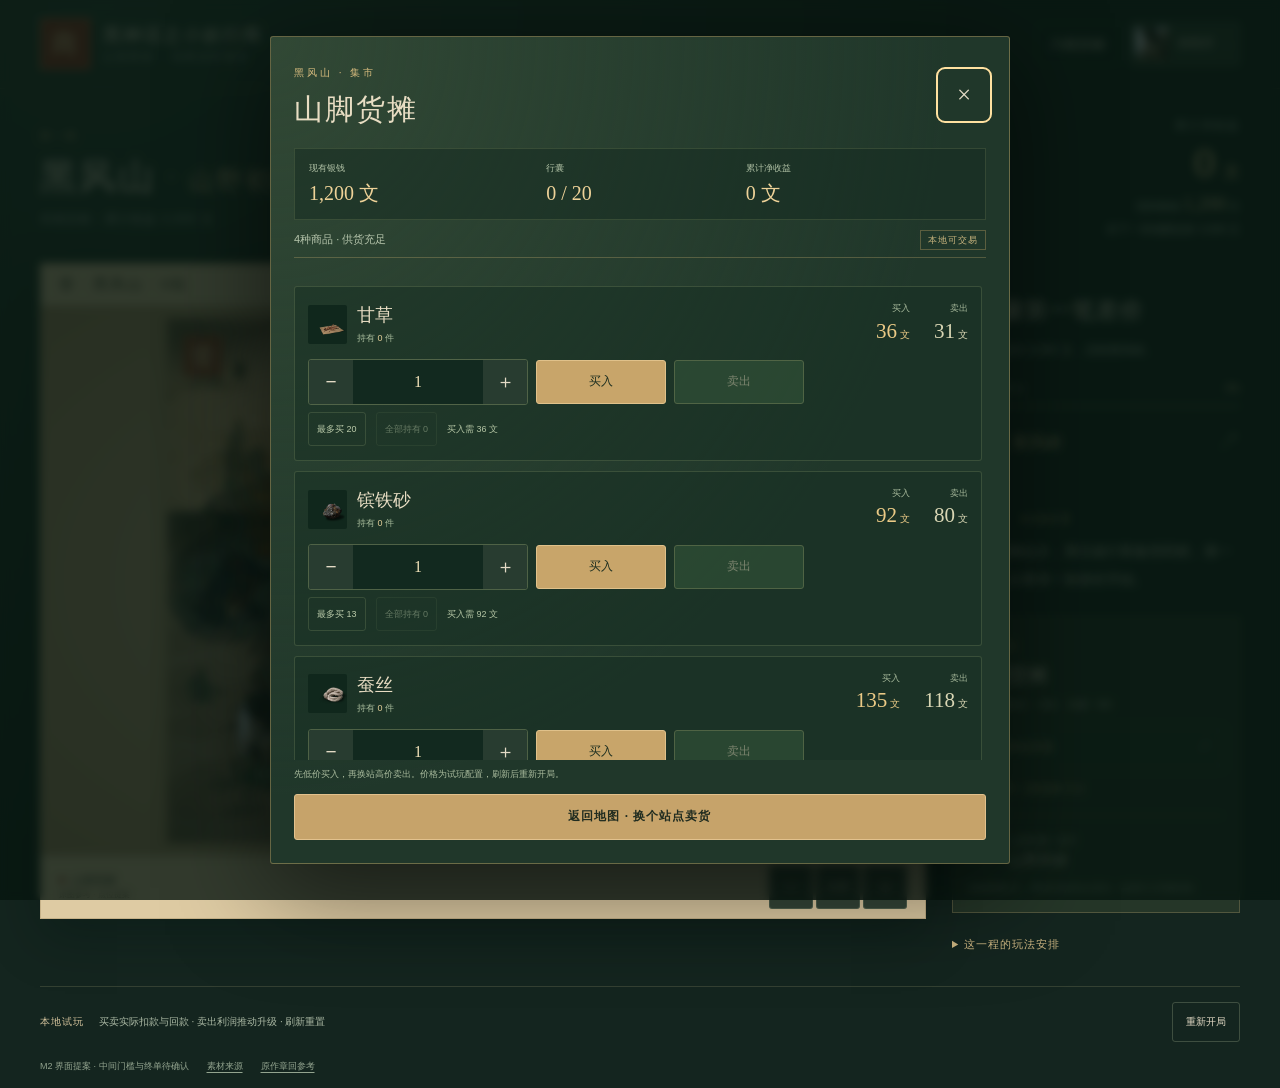
==== commit 7e709fc3: "Connect station buy sell controls to money inventory and progression" ====
--- a/preview/m2/index.html
+++ b/preview/m2/index.html
@@ -6,11 +6,12 @@
   <meta name="theme-color" content="#172a23">
   <title>山海商途 · 地图进阶预览 | 黑神话之小妖行商</title>
   <link rel="icon" href="data:,">
-  <link rel="stylesheet" href="progression.css?v=m2-r2-market">
-  <script src="progression-data.js?v=m2-r2-market" defer></script>
-  <script src="market-data.js?v=m2-r2-market" defer></script>
-  <script src="market-preview.js?v=m2-r2-market" defer></script>
-  <script src="progression.js?v=m2-r2-market" defer></script>
+  <link rel="stylesheet" href="progression.css?v=m2-r3-trading">
+  <script src="progression-data.js?v=m2-r3-trading" defer></script>
+  <script src="market-data.js?v=m2-r3-trading" defer></script>
+  <script src="trading.js?v=m2-r3-trading" defer></script>
+  <script src="market-preview.js?v=m2-r3-trading" defer></script>
+  <script src="progression.js?v=m2-r3-trading" defer></script>
 </head>
 <body>
   <header class="topbar">
@@ -20,7 +21,7 @@
   <main>
     <div class="journey-header">
       <div class="chapter-heading"><span class="eyebrow" id="chapter-number">第一程</span><h1><span id="stage-name">黑风山</span><i>·</i><span id="stage-title">山野初行</span></h1><p id="stage-brief">一图一程，赚够盘缠再启程。</p></div>
-      <div class="earnings"><span>累计收益 <em>演示</em></span><div><strong id="profit">0</strong><span>文</span></div><p id="remaining"></p></div>
+      <div class="earnings"><span>累计净收益</span><div><strong id="profit">0</strong><span>文</span></div><p class="cash-note">现有银钱 <strong id="cash">1,200</strong> 文</p><p id="remaining"></p></div>
     </div>
     <div class="play-layout">
       <section class="map-panel" aria-label="当前整张地图">
@@ -47,24 +48,32 @@
         </section>
         <section class="story"><span class="eyebrow">行商篇章 · 改编提案</span><p id="story-text"></p></section>
         <section class="trade-preview">
-          <div class="station-market-summary"><span class="eyebrow">本站商品</span><h3 id="market-current-name">山脚货摊</h3><p id="market-summary">甘草、镔铁砂、蚕丝、松醪</p><button id="market-open">查看商品与价格 <span aria-hidden="true">↗</span></button></div>
+          <div class="station-market-summary"><span class="eyebrow">本站商品</span><h3 id="market-current-name">山脚货摊</h3><p id="market-summary">甘草、镔铁砂、蚕丝、松醪</p><button id="market-open">进入本站买卖 <span aria-hidden="true">↗</span></button><p id="bag-summary">行囊 0 / 20</p></div>
           <div class="cargo"><img id="cargo-icon" alt=""><div><small id="trade-location">山脚货摊</small><strong id="cargo-name">山野药材</strong></div></div>
           <button id="trade-button" class="primary"></button><p id="trade-hint">模拟收益用于评审地图节奏。</p>
         </section>
-        <details class="idea"><summary>这一程的玩法安排</summary><p id="stage-idea"></p><small>主题与机制待评审，本页未接入完整交易。</small></details>
+        <details class="idea"><summary>这一程的玩法安排</summary><p id="stage-idea"></p><small>价格与升级数值为当前试玩配置。</small></details>
       </aside>
     </div>
-    <section class="demo-tools" aria-label="演示控制">
-      <span><b>演示控制</b> 收益累计、不扣款；刷新重置</span>
-      <div><button id="demo-order">模拟大单 +10,000</button><button id="demo-ultimate">演示收益设为100,000</button><button id="reset" class="quiet">重新启程</button></div>
+    <section class="demo-tools" aria-label="本地试玩">
+      <span><b>本地试玩</b> 买卖实际扣款与回款 · 卖出利润推动升级 · 刷新重置</span>
+      <div><button id="reset" class="quiet">重新开局</button></div>
     </section>
     <footer><span>M2 界面提案 · 中间门槛与终单待确认</span><a href="../../materials.html" target="_blank" rel="noopener">素材来源</a><a href="https://wiki.biligame.com/wukong/%E7%AB%A0%E5%9B%9E" target="_blank" rel="noopener">原作章回参考</a></footer>
   </main>
-  <div class="mobile-action"><div><small>当前站点 · <span id="mobile-location">山脚货摊</span></small><span id="mobile-cargo">山野药材</span></div><button id="mobile-trade" class="primary">查看本站商品与价格</button></div>
+  <div class="mobile-action"><div><small>当前站点 · <span id="mobile-location">山脚货摊</span></small><span id="mobile-cargo">行囊 0 / 20</span></div><button id="mobile-trade" class="primary">打开本站买卖</button></div>
   <div id="feedback" class="feedback" role="status" aria-live="polite"></div>
   <dialog id="route-dialog" class="route-dialog"><div class="dialog-heading"><div><span class="eyebrow">每一程，都有目的地</span><h2>六程目标</h2></div><button class="close" data-close aria-label="关闭六程目标">×</button></div><p class="dialog-note">收益累计、不清零。10万文进入花果山；其余门槛与收尾为提案。</p><ol id="route-list"></ol><p class="small-note">成长节奏提案：前期较快换图，后期由更高收益的订单推动。</p></dialog>
   <dialog id="character-dialog" class="character-dialog"><div class="dialog-heading"><div><span class="eyebrow">同行之人</span><h2>选择人物形象</h2></div><button class="close" data-close aria-label="关闭人物选择">×</button></div><div id="character-list" class="character-list"></div><p class="small-note">原作实机截图 · 当前为半身呈现 · 外观不改变收益</p></dialog>
   <dialog id="arrival-dialog" class="arrival-dialog"><div class="arrival-symbol" id="arrival-symbol">贰</div><span class="eyebrow" id="arrival-eyebrow">新地图已开启</span><h2 id="arrival-title"></h2><p id="arrival-description"></p><button id="arrival-continue" class="primary">踏上新程</button></dialog>
-  <dialog id="market-dialog" class="market-dialog" aria-labelledby="market-title"><div class="dialog-heading"><div><span class="eyebrow" id="market-chapter">黑风山 · 集市</span><h2 id="market-title">山脚货摊</h2></div><button class="close" data-close aria-label="关闭本站行情" autofocus>×</button></div><div class="quote-meta"><span id="market-count">4种在售商品</span><span class="quote-demo">演示报价</span></div><table class="quote-table"><caption>本站商品与价格</caption><thead><tr><th scope="col">商品</th><th scope="col">买入价</th><th scope="col">卖出价</th><th scope="col">余量</th></tr></thead><tbody id="market-rows"></tbody></table><p class="quote-note">买入价为你买货的价格，卖出价为你卖货的价格。</p><p class="quote-limit">固定演示报价与余量，仅供看价；本页尚未接入买卖与持仓。</p><button id="market-return" class="primary">返回地图 · 前往其他站点比价</button></dialog>
+  <dialog id="market-dialog" class="market-dialog" aria-labelledby="market-title">
+    <div class="dialog-heading"><div><span class="eyebrow" id="market-chapter">黑风山 · 集市</span><h2 id="market-title">山脚货摊</h2></div><button class="close" data-close aria-label="关闭本站买卖" autofocus>×</button></div>
+    <div class="market-wallet"><span>现有银钱<strong id="market-cash">1,200 文</strong></span><span>行囊<strong id="market-space">0 / 20</strong></span><span>累计净收益<strong id="market-profit">0 文</strong></span></div>
+    <div class="quote-meta"><span id="market-count">4种商品</span><span class="quote-demo">本地可交易</span></div>
+    <p id="trade-message" class="trade-message" role="status" aria-live="polite">选择数量后，点“买入”或“卖出”。</p>
+    <div id="market-rows" class="trade-list" aria-label="本站商品与买卖操作"></div>
+    <p class="market-help">先低价买入，再换站高价卖出。价格为试玩配置，刷新后重新开局。</p>
+    <button id="market-return" class="primary">返回地图 · 换个站点卖货</button>
+  </dialog>
 </body>
 </html>
--- a/preview/m2/progression.css
+++ b/preview/m2/progression.css
@@ -12,4 +12,8 @@
 .station-market-summary{margin-bottom:17px;padding-bottom:17px;border-bottom:1px solid #bca36a40}.station-market-summary h3{font:20px var(--serif);margin:7px 0}.station-market-summary p{font-size:10px;color:#b5c2ac;line-height:1.8}.station-market-summary button{display:flex;justify-content:space-between;align-items:center;width:100%;margin-top:12px;color:#e4c891;font-size:12px;background:#21392b}.trade-preview .cargo{margin-bottom:10px}.trade-preview .cargo img{width:30px;height:30px}.trade-preview .cargo strong{font-size:14px}.market-dialog{width:min(640px,calc(100vw - 28px));padding:27px;background:radial-gradient(ellipse at 0 0,#314835,transparent 65%),#20372a}.quote-meta{display:flex;align-items:center;justify-content:space-between;font-size:11px;color:#b7c6ad;border-bottom:1px solid #c9ae704d;padding:20px 0 14px}.quote-demo{font-size:9px;letter-spacing:1px;color:#cbb67f;border:1px solid #b5995f66;padding:2px 7px}.quote-table{width:100%;border-collapse:collapse;table-layout:fixed}.quote-table caption{position:absolute;clip-path:inset(50%);height:1px;width:1px;overflow:hidden}.quote-table th:first-child{width:40%;text-align:left}.quote-table th:last-child{width:14%}.quote-table thead th{font-weight:400;color:#aab99e;font-size:10px;padding:13px 0;text-align:right}.quote-table tbody th{font-weight:400}.quote-table tbody td{text-align:right;font:18px Georgia,serif;font-variant-numeric:tabular-nums;color:#c8d2b8}.quote-table tbody tr{border-top:1px solid #bdad7430;height:77px}.quote-table td small{font:10px var(--serif);margin-left:4px;color:#a6b394}.quote-table .buy-price{color:#edcc89}.quote-good{display:flex;align-items:center;gap:12px;font:17px var(--serif);letter-spacing:1px}.quote-good img{width:43px;height:43px;object-fit:contain;background:#14291e88;border:1px solid #81996926;border-radius:2px;flex-shrink:0}.quote-table .quote-stock{font:13px Georgia,serif;color:#a8b99b}.quote-note{border-top:1px solid #c9ae704d;padding-top:16px;font-size:11px;color:#bfcaad}.quote-limit{font-size:10px;color:#a3b299;line-height:1.8;margin:7px 0 20px}.market-dialog .primary{margin-top:2px}.market-dialog .dialog-heading h2{margin-top:8px;font-size:29px}
 @media(max-width:760px){.market-dialog{width:100%;max-width:100%;max-height:86dvh;margin:auto 0 0;border-radius:14px 14px 0 0;border-left:0;border-right:0;border-bottom:0;padding:23px 18px calc(18px + env(safe-area-inset-bottom))}.market-dialog .dialog-heading h2{font-size:25px}.quote-meta{padding-top:17px;padding-bottom:12px}.quote-table tbody tr{height:69px}.quote-table th:first-child{width:40%}.quote-table th:last-child{width:12%}.quote-table tbody td{font-size:16px}.quote-table td small{font-size:9px;margin-left:2px}.quote-good{gap:7px;font-size:14px;letter-spacing:0}.quote-good img{width:33px;height:33px}.quote-note{font-size:10px}.quote-limit{font-size:9px;margin-bottom:15px}.quote-table .quote-stock{font-size:12px}.station-market-summary h3{font-size:20px}.station-market-summary p{font-size:11px}}
 @media(max-width:350px){.market-dialog{padding-left:14px;padding-right:14px}.quote-good{font-size:13px;gap:5px}.quote-good img{width:28px;height:28px}.quote-table tbody td{font-size:14px}.quote-table td small{font-size:8px;margin-left:1px}.quote-table thead th{font-size:9px}}
+.earnings .cash-note{margin:6px 0;color:#bbcab4;font-size:11px}.earnings .cash-note strong{font:19px Georgia,serif;color:#ead8a4;letter-spacing:0}.market-dialog[open]{display:flex;flex-direction:column;overflow:hidden;width:min(740px,calc(100vw - 28px));height:min(850px,92dvh);max-height:92dvh;padding:23px}.market-dialog .dialog-heading{flex-shrink:0}.market-wallet{display:grid;grid-template-columns:1.2fr 1fr 1.2fr;gap:12px;margin-top:18px;background:#142b2180;border:1px solid #9da97133;padding:12px 14px;flex-shrink:0}.market-wallet>span{display:flex;flex-direction:column;font-size:9px;color:#afc0a4;gap:3px}.market-wallet strong{font:20px/1.4 Georgia,var(--serif);color:#eed298;font-variant-numeric:tabular-nums}.market-dialog .quote-meta{padding:10px 0 7px;flex-shrink:0}.trade-message{min-height:28px;padding:6px 0;font-size:11px;line-height:1.6;color:#c9d5b8;flex-shrink:0}.trade-message.error{color:#ffd3a4}.trade-list{overflow:auto;min-height:0;flex:1;padding-right:4px;scrollbar-width:thin;scrollbar-color:#8b9a6f #20372a}.trade-good{padding:14px 13px;margin:0 0 10px;border:1px solid #a0ad783b;background:#172e2280;border-radius:3px}.trade-good-top{display:flex;align-items:center;justify-content:space-between;gap:10px}.trade-product{display:flex;align-items:center;gap:10px;min-width:0}.trade-product>img{width:39px;height:39px;object-fit:contain;background:#10271c;border-radius:2px}.trade-product h3{font:18px/1.4 var(--serif);margin:0 0 3px}.trade-product p{font-size:9px;color:#a7bb9b;white-space:normal}.trade-product b{font-weight:400;color:#e1cd98}.trade-quotes{display:flex;gap:24px;text-align:right;flex-shrink:0}.trade-quotes>span{font-size:9px;color:#a7b99b}.trade-quotes strong{display:block;font:21px/1.5 Georgia,serif;color:#d9d6b4}.trade-quotes>span:first-child strong{color:#ebca86}.trade-quotes small{font:10px var(--serif);margin-left:3px}.trade-controls{display:flex;align-items:center;gap:8px;margin-top:12px}.quantity-stepper{display:flex;align-items:center;border:1px solid #9ca77766;border-radius:3px;overflow:hidden;flex:1;max-width:220px}.quantity-stepper button{width:44px;min-height:44px;padding:0;border:0;border-radius:0;flex-shrink:0;font-size:19px}.quantity-stepper input{width:100%;min-width:40px;height:44px;text-align:center;border:0;background:#12291f;color:#f1e2b9;font:16px Georgia,serif;appearance:textfield;-moz-appearance:textfield}.quantity-stepper input::-webkit-inner-spin-button{appearance:none}.buy-action,.sell-action{min-width:82px;min-height:44px;flex:1;max-width:130px;font-size:12px;padding:6px 10px}.buy-action{background:#c8a56a;color:#1c2e20;border-color:#e0c18a}.buy-action:hover:enabled{background:#e2c28c}.sell-action{background:#3c6041;border-color:#91a06b;color:#f1e6c6}.trade-shortcuts{display:flex;align-items:center;gap:10px;flex-wrap:wrap;margin-top:7px}.trade-shortcuts button{font-size:9px;min-height:34px;padding:3px 8px;background:transparent;border-color:#84956a44;color:#bcccab}.trade-shortcuts [data-order-summary]{font-size:9px;color:#b5c6a5;line-height:1.8}.market-help{font-size:9px;color:#a9bb9d;margin:7px 0 10px;flex-shrink:0;line-height:1.7}.market-dialog>.primary{flex-shrink:0}.station-market-summary #bag-summary{margin-top:10px;font-size:10px;color:#d3c18a}
+@media(max-width:760px){.market-dialog[open]{width:100%;max-width:100%;height:94dvh;max-height:94dvh;padding:16px 14px calc(12px + env(safe-area-inset-bottom));border-radius:12px 12px 0 0}.market-dialog .dialog-heading h2{font-size:24px;margin-top:3px}.market-wallet{margin-top:11px;padding:9px 10px;gap:8px}.market-wallet strong{font-size:17px}.market-wallet>span{font-size:8px}.trade-message{font-size:10px;min-height:29px;max-height:52px;overflow:auto}.trade-list{padding-right:3px}.trade-good{padding:11px 10px;margin-bottom:9px}.trade-product{gap:6px}.trade-product>img{width:30px;height:30px}.trade-product h3{font-size:15px}.trade-product p{font-size:8px;max-width:134px}.trade-quotes{gap:13px}.trade-quotes strong{font-size:18px}.trade-quotes small{font-size:8px;margin-left:2px}.trade-controls{gap:6px;margin-top:10px}.quantity-stepper{flex:1;max-width:none}.quantity-stepper button{width:44px;min-height:44px}.quantity-stepper input{min-width:38px;font-size:15px}.buy-action,.sell-action{min-width:52px;max-width:76px;flex:0 0 58px;min-height:44px;padding:5px 6px;font-size:12px}.trade-shortcuts{gap:6px;row-gap:3px}.trade-shortcuts button{min-height:36px;padding:3px 7px;font-size:8px}.trade-shortcuts [data-order-summary]{width:100%;font-size:8px}.market-help{font-size:8px;margin:6px 0 8px}.market-dialog>.primary{min-height:44px;font-size:11px}}
+@media(max-width:350px){.market-dialog[open]{padding-left:11px;padding-right:11px}.trade-good{padding:10px 8px}.buy-action,.sell-action{min-width:48px;flex-basis:48px}.trade-controls{gap:5px}.trade-product p{max-width:111px}.trade-quotes{gap:10px}.trade-quotes strong{font-size:16px}.market-wallet strong{font-size:15px}.market-wallet{padding:8px}.trade-product>img{width:27px;height:27px}}
+@media(max-height:480px) and (min-width:600px){.market-dialog[open]{height:96dvh;max-height:96dvh;padding:12px 18px}.market-wallet{margin-top:7px;padding:4px 10px;grid-template-columns:repeat(3,1fr)}.market-wallet>span{flex-direction:row;align-items:center;gap:7px}.market-wallet strong{font-size:16px}.market-dialog .dialog-heading h2{font-size:22px}.market-dialog .quote-meta{padding:4px 0}.trade-message{min-height:24px;padding:3px 0}.market-help{margin:4px 0;font-size:8px}.market-dialog>.primary{min-height:38px}}
 @media(prefers-reduced-motion:reduce){*{transition:none!important;scroll-behavior:auto!important}}
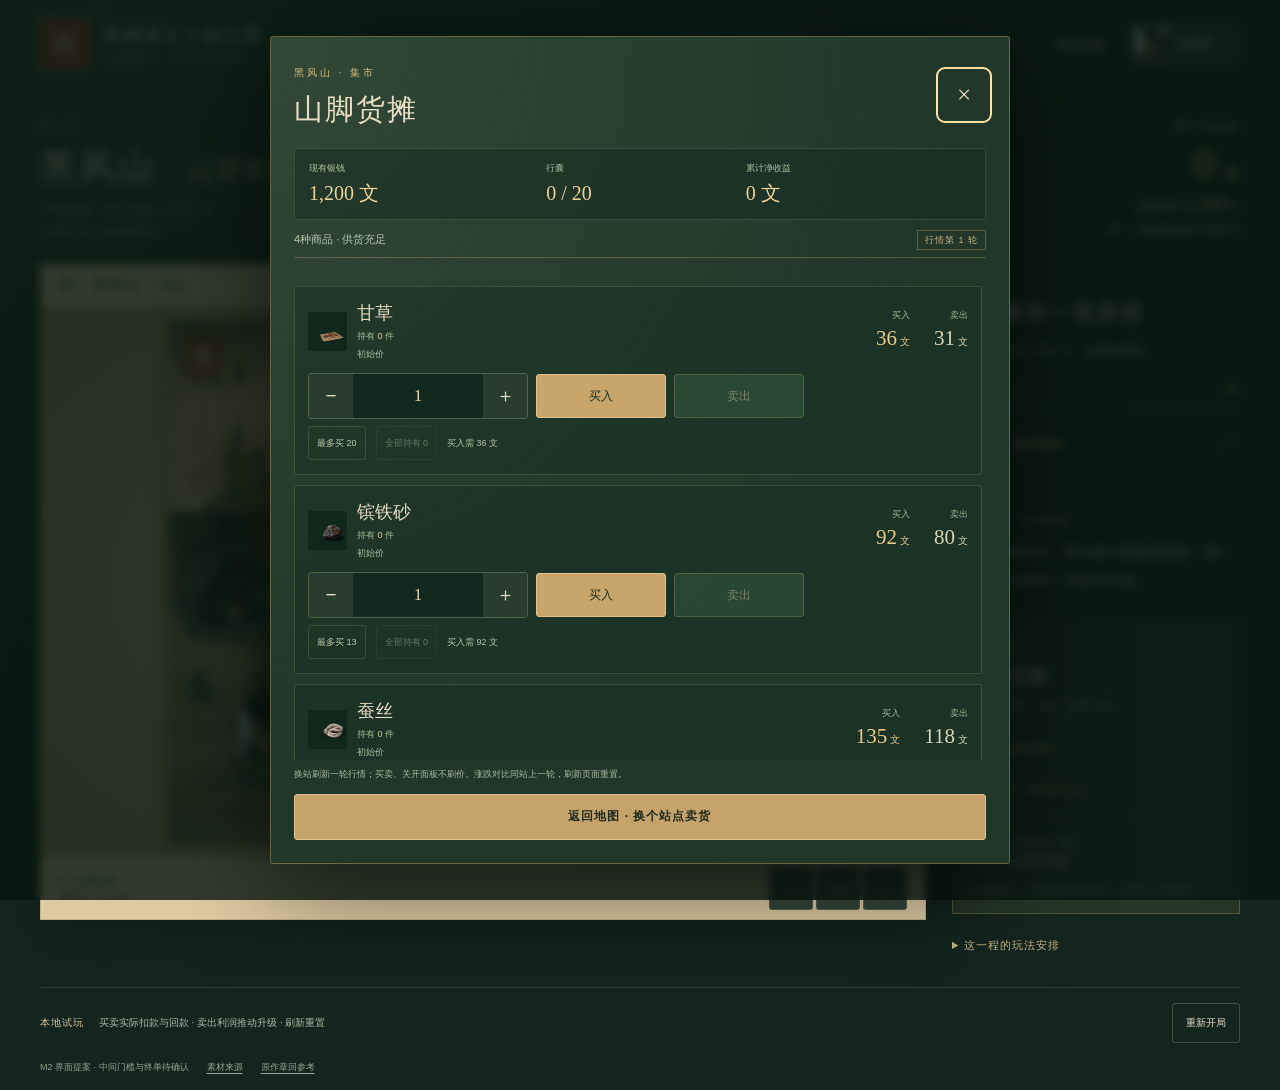
==== commit 8e290da7: "Refresh commodity market on movement and settle current round quotes" ====
--- a/preview/m2/index.html
+++ b/preview/m2/index.html
@@ -6,12 +6,12 @@
   <meta name="theme-color" content="#172a23">
   <title>山海商途 · 地图进阶预览 | 黑神话之小妖行商</title>
   <link rel="icon" href="data:,">
-  <link rel="stylesheet" href="progression.css?v=m2-r3-trading">
-  <script src="progression-data.js?v=m2-r3-trading" defer></script>
-  <script src="market-data.js?v=m2-r3-trading" defer></script>
-  <script src="trading.js?v=m2-r3-trading" defer></script>
-  <script src="market-preview.js?v=m2-r3-trading" defer></script>
-  <script src="progression.js?v=m2-r3-trading" defer></script>
+  <link rel="stylesheet" href="progression.css?v=m2-r4-moving-market">
+  <script src="progression-data.js?v=m2-r4-moving-market" defer></script>
+  <script src="market-data.js?v=m2-r4-moving-market" defer></script>
+  <script src="trading.js?v=m2-r4-moving-market" defer></script>
+  <script src="market-preview.js?v=m2-r4-moving-market" defer></script>
+  <script src="progression.js?v=m2-r4-moving-market" defer></script>
 </head>
 <body>
   <header class="topbar">
@@ -20,7 +20,7 @@
   </header>
   <main>
     <div class="journey-header">
-      <div class="chapter-heading"><span class="eyebrow" id="chapter-number">第一程</span><h1><span id="stage-name">黑风山</span><i>·</i><span id="stage-title">山野初行</span></h1><p id="stage-brief">一图一程，赚够盘缠再启程。</p></div>
+      <div class="chapter-heading"><span class="eyebrow" id="chapter-number">第一程</span><h1><span id="stage-name">黑风山</span><i>·</i><span id="stage-title">山野初行</span></h1><p id="stage-brief">一图一程，赚够盘缠再启程。</p><p id="market-clock" class="market-clock">已行商0程 · 换站刷新行情</p></div>
       <div class="earnings"><span>累计净收益</span><div><strong id="profit">0</strong><span>文</span></div><p class="cash-note">现有银钱 <strong id="cash">1,200</strong> 文</p><p id="remaining"></p></div>
     </div>
     <div class="play-layout">
@@ -69,10 +69,10 @@
   <dialog id="market-dialog" class="market-dialog" aria-labelledby="market-title">
     <div class="dialog-heading"><div><span class="eyebrow" id="market-chapter">黑风山 · 集市</span><h2 id="market-title">山脚货摊</h2></div><button class="close" data-close aria-label="关闭本站买卖" autofocus>×</button></div>
     <div class="market-wallet"><span>现有银钱<strong id="market-cash">1,200 文</strong></span><span>行囊<strong id="market-space">0 / 20</strong></span><span>累计净收益<strong id="market-profit">0 文</strong></span></div>
-    <div class="quote-meta"><span id="market-count">4种商品</span><span class="quote-demo">本地可交易</span></div>
+    <div class="quote-meta"><span id="market-count">4种商品</span><span id="market-round" class="quote-demo">行情第1轮</span></div>
     <p id="trade-message" class="trade-message" role="status" aria-live="polite">选择数量后，点“买入”或“卖出”。</p>
     <div id="market-rows" class="trade-list" aria-label="本站商品与买卖操作"></div>
-    <p class="market-help">先低价买入，再换站高价卖出。价格为试玩配置，刷新后重新开局。</p>
+    <p class="market-help">换站刷新一轮行情；买卖、关开面板不刷价。涨跌对比同站上一轮，刷新页面重置。</p>
     <button id="market-return" class="primary">返回地图 · 换个站点卖货</button>
   </dialog>
 </body>
--- a/preview/m2/progression.css
+++ b/preview/m2/progression.css
@@ -16,4 +16,6 @@
 @media(max-width:760px){.market-dialog[open]{width:100%;max-width:100%;height:94dvh;max-height:94dvh;padding:16px 14px calc(12px + env(safe-area-inset-bottom));border-radius:12px 12px 0 0}.market-dialog .dialog-heading h2{font-size:24px;margin-top:3px}.market-wallet{margin-top:11px;padding:9px 10px;gap:8px}.market-wallet strong{font-size:17px}.market-wallet>span{font-size:8px}.trade-message{font-size:10px;min-height:29px;max-height:52px;overflow:auto}.trade-list{padding-right:3px}.trade-good{padding:11px 10px;margin-bottom:9px}.trade-product{gap:6px}.trade-product>img{width:30px;height:30px}.trade-product h3{font-size:15px}.trade-product p{font-size:8px;max-width:134px}.trade-quotes{gap:13px}.trade-quotes strong{font-size:18px}.trade-quotes small{font-size:8px;margin-left:2px}.trade-controls{gap:6px;margin-top:10px}.quantity-stepper{flex:1;max-width:none}.quantity-stepper button{width:44px;min-height:44px}.quantity-stepper input{min-width:38px;font-size:15px}.buy-action,.sell-action{min-width:52px;max-width:76px;flex:0 0 58px;min-height:44px;padding:5px 6px;font-size:12px}.trade-shortcuts{gap:6px;row-gap:3px}.trade-shortcuts button{min-height:36px;padding:3px 7px;font-size:8px}.trade-shortcuts [data-order-summary]{width:100%;font-size:8px}.market-help{font-size:8px;margin:6px 0 8px}.market-dialog>.primary{min-height:44px;font-size:11px}}
 @media(max-width:350px){.market-dialog[open]{padding-left:11px;padding-right:11px}.trade-good{padding:10px 8px}.buy-action,.sell-action{min-width:48px;flex-basis:48px}.trade-controls{gap:5px}.trade-product p{max-width:111px}.trade-quotes{gap:10px}.trade-quotes strong{font-size:16px}.market-wallet strong{font-size:15px}.market-wallet{padding:8px}.trade-product>img{width:27px;height:27px}}
 @media(max-height:480px) and (min-width:600px){.market-dialog[open]{height:96dvh;max-height:96dvh;padding:12px 18px}.market-wallet{margin-top:7px;padding:4px 10px;grid-template-columns:repeat(3,1fr)}.market-wallet>span{flex-direction:row;align-items:center;gap:7px}.market-wallet strong{font-size:16px}.market-dialog .dialog-heading h2{font-size:22px}.market-dialog .quote-meta{padding:4px 0}.trade-message{min-height:24px;padding:3px 0}.market-help{margin:4px 0;font-size:8px}.market-dialog>.primary{min-height:38px}}
+.chapter-heading .market-clock{margin-top:5px;font-size:10px;color:#d3bb80;letter-spacing:0}.trade-product .price-trend{margin-top:3px;color:#acbca2;font-size:9px}.trade-product .price-trend.is-rise{color:#e8a787}.trade-product .price-trend.is-fall{color:#91c4a1}
+@media(max-width:760px){.chapter-heading .market-clock{font-size:8px}.trade-product .price-trend{font-size:8px}.market-dialog .quote-demo{font-size:8px;letter-spacing:0}}
 @media(prefers-reduced-motion:reduce){*{transition:none!important;scroll-behavior:auto!important}}
